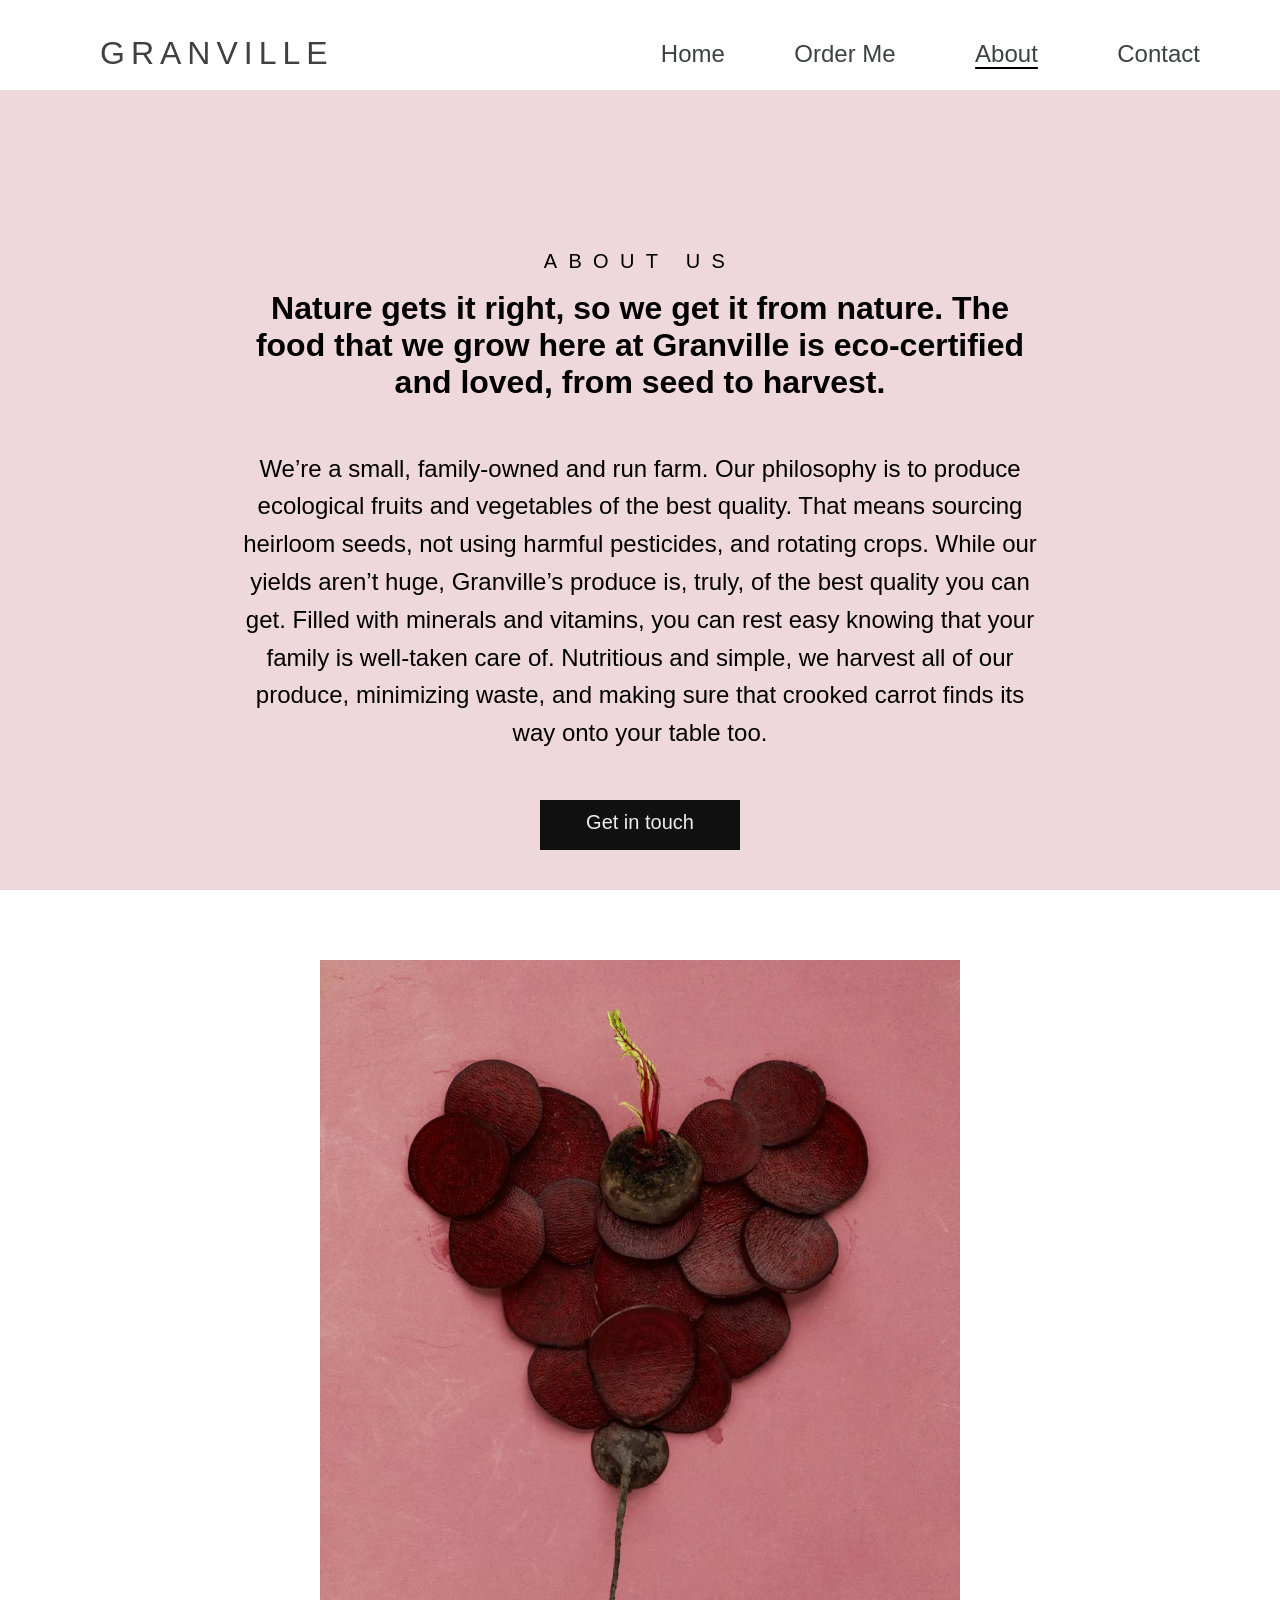
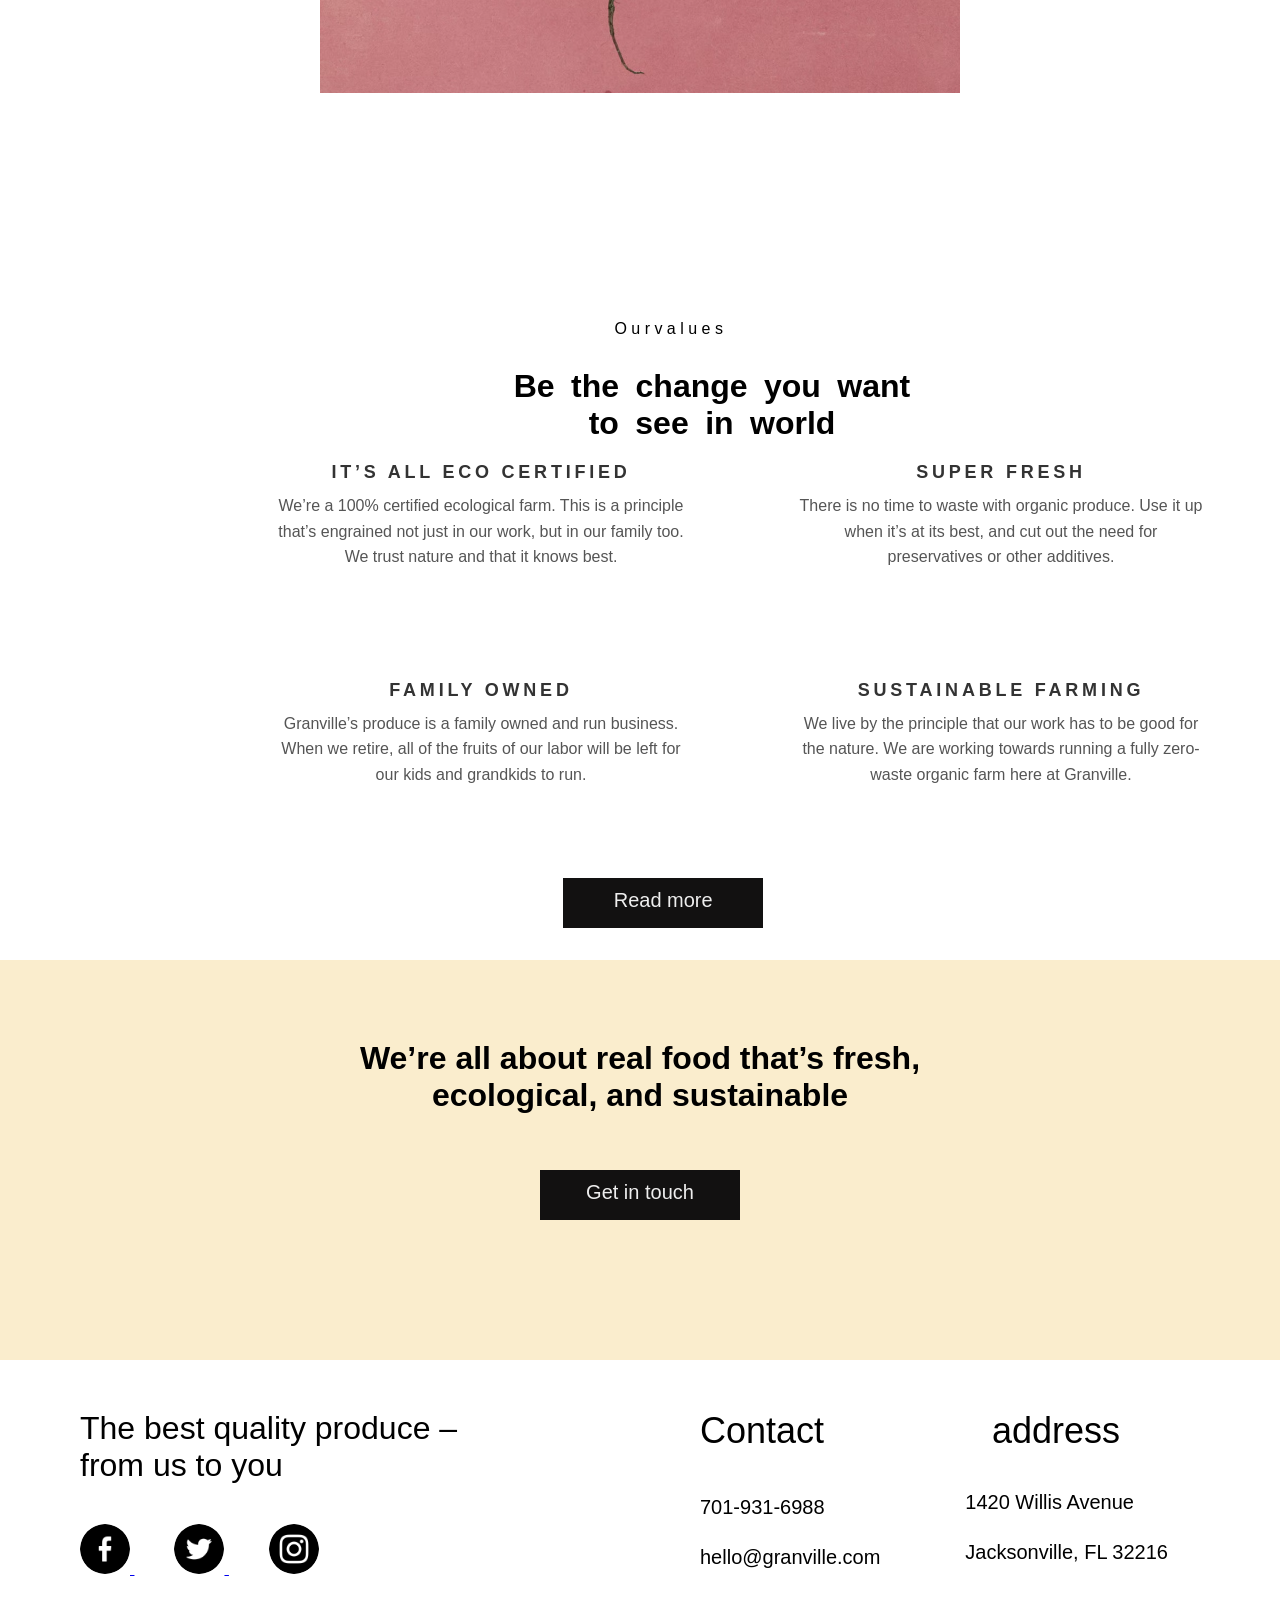
==== about.html @ 10fc9064 "Granville" ====
<!DOCTYPE html>
<html lang="en">
<head>
    <meta charset="UTF-8">
    <meta name="viewport" content="width=device-width, initial-scale=1.0">
    <title>About</title>
    <link rel="stylesheet" href="styles/about.css">
    <link rel="icon" href="/images/vegetables_6355843.png">
</head>
<body>
    <header class="navbar">
        <nav>
            <div class="logo"> Granville</div>
            <div>
                <a  href="index.html">Home</a>
                <a  href="order.html">order Me</a>
                <a  class="active" href="about.html"> about</a>
                <a href="contact.html">contact</a>
            </div>
        </nav>
    </header>
    <div class="about">
        <p id="about"> about us</p>
        <p id="nature">Nature gets it right, so we get it from nature. The food that we grow here at Granville is eco-certified and loved, from seed to harvest.</p>
        <p id="small">We’re a small, family-owned and run farm. Our philosophy is to produce ecological fruits and vegetables of the best quality. That means sourcing heirloom seeds, not using harmful pesticides, and rotating crops. While our yields aren’t huge, Granville’s produce is, truly, of the best quality you can get. Filled with minerals and vitamins, you can rest easy knowing that your family is well-taken care of. Nutritious and simple, we harvest all of our produce, minimizing waste, and making sure that crooked carrot finds its way onto your table too. 
        </p>
        <a id="touch" href="contact.html">Get in touch</a>
    </div>
    <div class="our-values">
        <img src="/images/img-Aok34lxqoBI1v6kl.avif">
        <p id="our-values">O u r    v a l u e s </p>
        <p id="change">Be the change you want to see in world</p>
        <div class="features">
            <div class="feature">
              <h3>IT’S ALL ECO CERTIFIED</h3>
              <p>We’re a 100% certified ecological farm. This is a principle that’s engrained not just in our work, but in our family too. We trust nature and that it knows best.</p>
            </div>
            <div class="feature">
              <h3>SUPER FRESH</h3>
              <p>There is no time to waste with organic produce. Use it up when it’s at its best, and cut out the need for preservatives or other additives.</p>
            </div>
            <div class="feature">
              <h3>FAMILY OWNED</h3>
              <p>Granville’s produce is a family owned and run business. When we retire, all of the fruits of our labor will be left for our kids and grandkids to run.</p>
            </div>
            <div class="feature">
              <h3>SUSTAINABLE FARMING</h3>
              <p>We live by the principle that our work has to be good for the nature. We are working towards running a fully zero-waste organic farm here at Granville.</p>
            </div>
          </div>
          <a id="read" href="about.html">Read more</a>
        </div>
    <div class="ecological">
        <p class="real">We’re all about real food that’s fresh, ecological, and sustainable</p>
        <a id="Get" href="contact.html">Get in touch</a>
        </div>
        <div class="footer"><p class="quality">
            The best quality produce – from us to you</p>
            <div class="icons">
                <a href="https://www.facebook.com">
                    <img src="./images/facebook.png">
                </a>
                <a href="https://twitter.com">
                    <img src="./images/twitter.png">
                </a>
                <a href="https://www.instagram.com">
                    <img src="./images/instagram.png">
                </a>
            </div>
            <div id="contact2"><p id="con">Contact</p><br><br>
            <p id="gran">701-931-6988 <span>hello@granville.com</span></p></div>
            <div class="address"><p id="address">address</p>
                <br><br>
                <p id="add">1420 Willis Avenue
                    <span>Jacksonville, FL 32216</span></p>
            </div>
        </div>    
        
</body>
</html>
---- styles/about.css ----
*{
    margin: 0;
    padding: 0;
    box-sizing: border-box;
}
body{
    font-family:Arial, Helvetica, sans-serif
}
.navbar{
    padding: 15px 30px;
    position: absolute;
    top:20%;
    left: 0;
    width: 100%;
    height: 100px;
    top:20px;

}
.navbar nav{
    display: flex;
    align-items: center;
    justify-content: space-between;
}
.logo{
    font-size: 32px;
    color: rgb(62, 64, 66);
    padding-left: 40px;
    margin-left:30px ;
    text-transform: uppercase;
    letter-spacing: 6px;
    cursor: pointer;
}
.navbar a{
    color: rgb(62, 64, 66);
    text-decoration: none;
    list-style-type: none;
    margin-left: 15px;
    font-size: 20px;
    margin-right: 50px;
    font-size: 24px;
    text-transform: capitalize;
}
.navbar a.active{
    text-decoration:underline solid black;
    padding:10px;
    text-underline-offset: 5px
}
.navbar a:hover{
    text-decoration:underline solid black;
    text-underline-offset: 5px
}
.navbar a.focus{
    text-decoration: solid underline black;
}
.about{
    background-color: #efd8db;
    height: 800px;
    display: flex;
    align-items: center;
    justify-content: center;
    margin-top: 7%;
    text-align: center;
    position: relative;
}
#about{
    font-size: 20px;
    position: absolute;
    letter-spacing: .3cm;
    top:20%;
    text-transform: uppercase;
    font-weight: 200;
}
#nature{
    position: absolute;
    width:800px;
    top:25%;
    font-weight: bold;
    font-size: 32px;
}
#small{
    position: absolute;
    width:800px;
    top:45%;
    font-size: 24px;
    line-height: 1cm;
}
#touch{
    position: absolute;
    bottom: 5%;
    text-decoration: none;
    background-color: #121111;
    color: #eeeeee;
    font-size:20px;
    font-family: Arial, Helvetica, sans-serif;
    width:200px;
    height: 50px;
    padding-top: .7rem;

}
#touch:hover{
    background-color: #322d2d;
}
.our-values{
    position: relative;
    height: 1600px;
}
.our-values img{
    display: block;
    margin: auto;
    width: 50%;
    margin-top: 70px;
}
#our-values{
    width:110px;
    position: absolute;
    left: 48%;
    top:60%;
    font-size: 16px;
}
#change{
    width: 400px;
    position: absolute;
    left: 40%;
    top: 63%;
    font-size: 32px;
    font-weight: bold;
    text-align: center;
    word-spacing: .2cm;
}
.features {
    display: flex;
    flex-wrap: wrap;    
    gap: 70px;              
    justify-content: flex-start;    
    margin: 40px auto;
    max-width: 1000px;
    position: absolute;
    bottom: 7%;
    left: 20%;
    text-align: center;
  }
  
  .feature {
    width:  45%;  
    padding: 20px;
  }
  
  .feature h3 {
    margin-bottom: 10px;
    font-size: 18px;
    color: #333;
    letter-spacing: .1cm;
  }
  
  .feature p {
    font-size: 16px;
    line-height: 1.6;
    color: #555;
  }
  #read{
    position: absolute;
    bottom: 2%;
    left: 44%;
    text-decoration: none;
    background-color: #121111;
    color: #eeeeee;
    font-size:20px;
    font-family: Arial, Helvetica, sans-serif;
    width:200px;
    height: 50px;
    padding-top: .7rem;
    text-align: center;
  }
  #read:hover{
    background-color: #322d2d;
  }
  .ecological{
    height: 400px;
    background-color:#faedcd ;
    text-align: center;
    position: relative;
    display: flex;
    justify-content: center;
    align-items: center;
  }
  .real{ 
    width: 45%;
    font-size: 32px;
    font-weight: bold;
    position: absolute;
    top:20%;
 }
 #Get{
    position: absolute;
    bottom: 35%;
    text-decoration: none;
    background-color: #121111;
    color: #eeeeee;
    font-size:20px;
    font-family: Arial, Helvetica, sans-serif;
    width:200px;
    height: 50px;
    padding-top: .7rem;
    z-index: 999;
 }
 #Get:hover{
    background-color:#322d2d;
 }
 .footer{
    position: relative;
    margin: 40px;
    margin-top: 50px;
}
.quality{
    font-size: 32px;
    font-family: Arial, Helvetica, sans-serif;
    margin-top: 20px;
    margin-left: 10px;
    width: 400px;
    margin: 40px;
    
}
.icons img{
    height: 50px;
    display: inline;
    margin-left:40px;
    z-index: 999;
    border-radius:50% ;
}
.icons a :hover{
    background-color: #a49a9a;
}
#contact2{
    text-align: center;
    font-family: Verdana, Geneva, Tahoma, sans-serif;
    position: absolute;
    top:0%;
    left:55%;

}
#con{
    font-size: 36px;
    font-weight: 300;
    margin-bottom: 20px;
    position: absolute;
    top: 0%;
}
#gran{
    position: absolute;
    margin-top: 50px;
    text-align: left;
    font-size: 20px;
}
span{
    margin-top:20px;
    display:block;
    line-height: 1cm;
}
.address{
    font-family: Arial, Helvetica, sans-serif;
}
#address{
    font-size: 36px;
    position: absolute;
    top:0%;
    right:10%;
    display: flex;
    justify-content: flex-end;
    text-align: right;
}
#add{
    position: absolute;
    top:40%;
    right:6%;
    font-size: 20px;
}
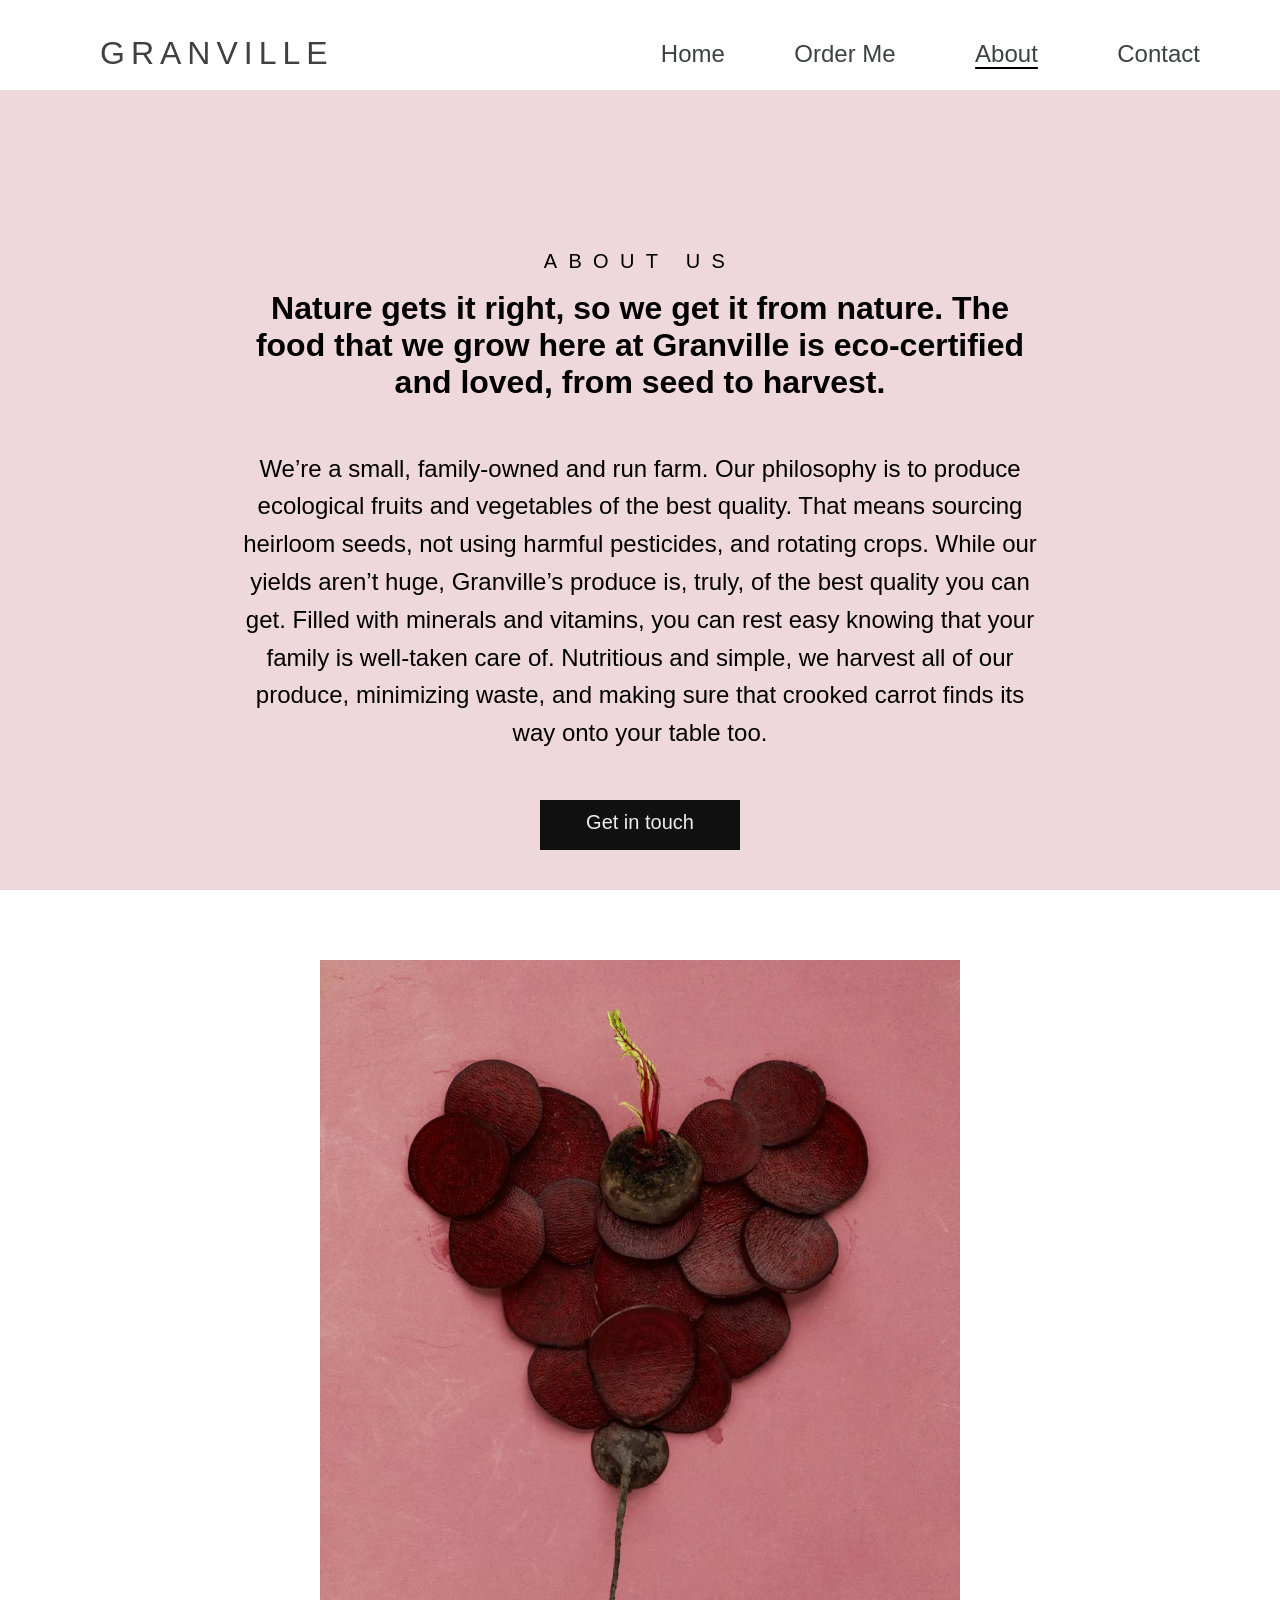
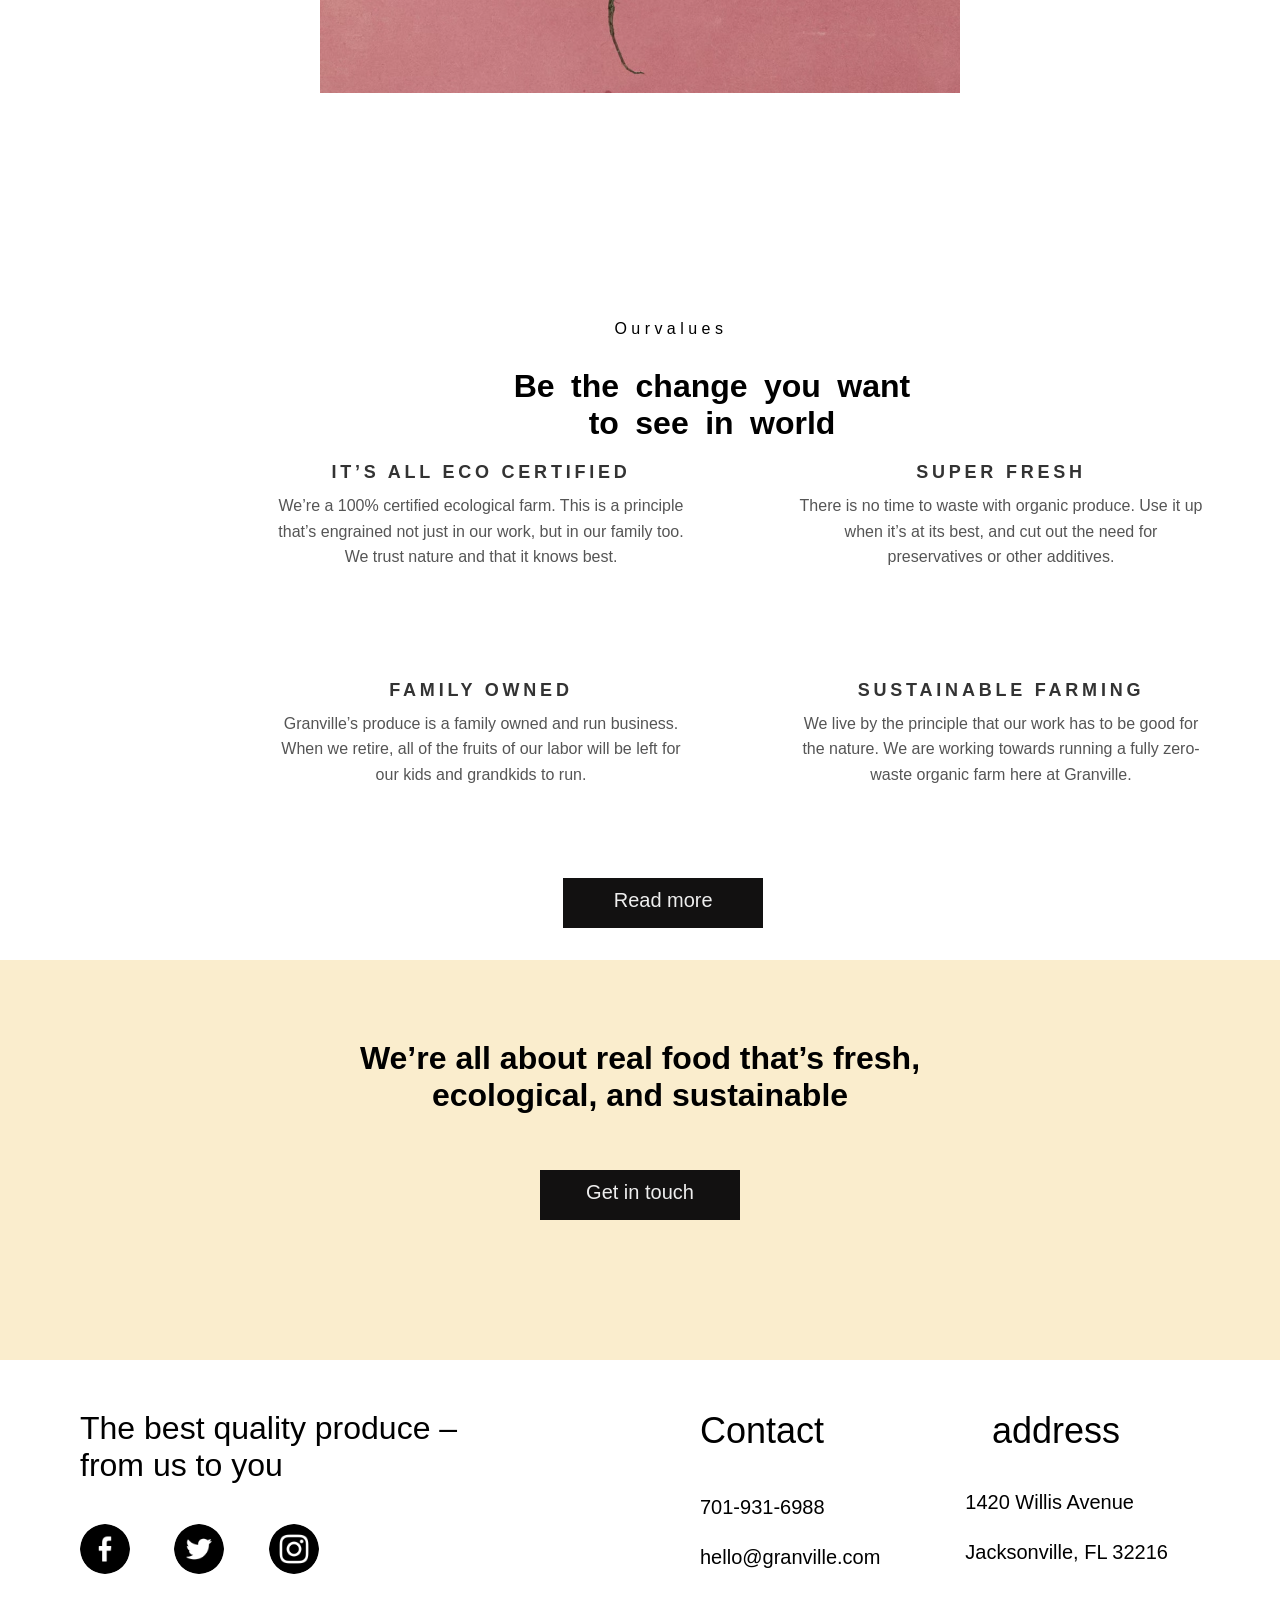
==== commit d8c27351: "first commit" ====
--- a/about.html
+++ b/about.html
@@ -3,7 +3,7 @@
 <head>
     <meta charset="UTF-8">
     <meta name="viewport" content="width=device-width, initial-scale=1.0">
-    <title>About</title>
+    <title>Granville</title>
     <link rel="stylesheet" href="styles/about.css">
     <link rel="icon" href="/images/vegetables_6355843.png">
 </head>
--- a/styles/about.css
+++ b/styles/about.css
@@ -95,10 +95,12 @@
     width:200px;
     height: 50px;
     padding-top: .7rem;
+    transition: transform .4s ease;
 
 }
 #touch:hover{
     background-color: #322d2d;
+    transform: scale(1.05);
 }
 .our-values{
     position: relative;
@@ -170,9 +172,11 @@
     height: 50px;
     padding-top: .7rem;
     text-align: center;
+    transition: transform .4s ease;
   }
   #read:hover{
     background-color: #322d2d;
+    transform: scale(1.05);
   }
   .ecological{
     height: 400px;
@@ -202,9 +206,11 @@
     height: 50px;
     padding-top: .7rem;
     z-index: 999;
+    transition: transform .4s ease;
  }
  #Get:hover{
     background-color:#322d2d;
+    transform: scale(1.05);
  }
  .footer{
     position: relative;
@@ -274,5 +280,13 @@
     right:6%;
     font-size: 20px;
 }
-
-
+a{
+    text-decoration: none;
+}
+@media (max-width: 768px) {
+
+}
+
+
+
+
